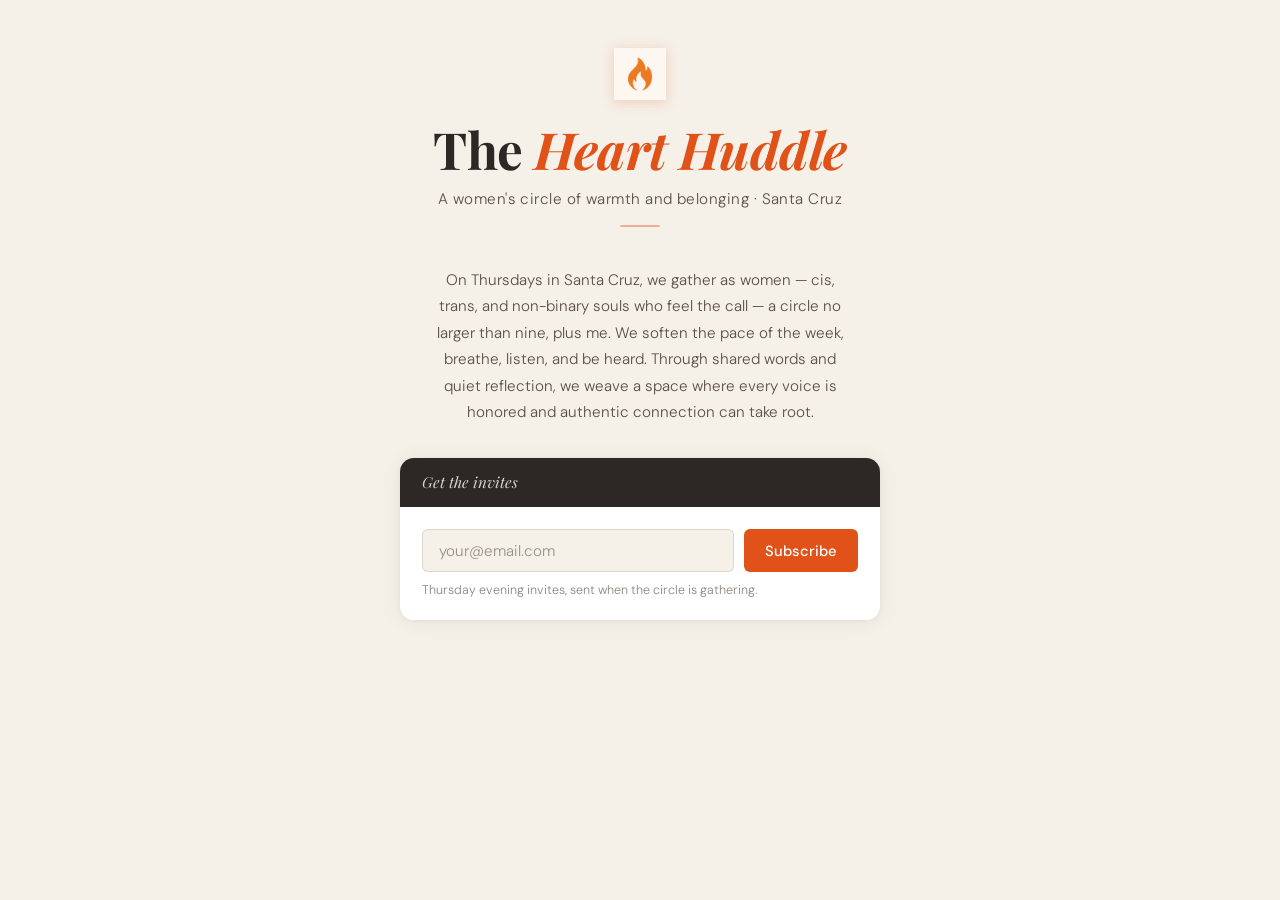
==== index.html @ ffce379a "Move RSVP section above subscribe section when event is active Co-Authored-By: Claude Opus 4.6 <nore" ====
<!DOCTYPE html>
<html lang="en">
<head>
  <meta charset="UTF-8" />
  <meta name="viewport" content="width=device-width, initial-scale=1.0" />
  <title>Heart Huddle</title>
  <link rel="icon" href="hearthuddle-icon.png" type="image/png" />
  <link rel="preconnect" href="https://fonts.googleapis.com" />
  <link rel="preconnect" href="https://fonts.gstatic.com" crossorigin />
  <link href="https://fonts.googleapis.com/css2?family=Playfair+Display:ital,wght@0,400;0,700;1,400&family=DM+Sans:wght@300;400;500&display=swap" rel="stylesheet" />
  <link rel="stylesheet" href="style.css" />
  <style>
    /* ── index-specific styles ── */
    .hero {
      text-align: center;
      margin-bottom: 2.5rem;
      animation: fadeUp 0.7s ease both;
    }

    .hero h1 {
      font-family: 'Playfair Display', serif;
      font-size: clamp(2.2rem, 6vw, 3.2rem);
      font-weight: 700;
      line-height: 1.1;
      letter-spacing: -0.01em;
    }

    .hero h1 em {
      color: var(--flame);
      font-style: italic;
    }

    .hero .tagline {
      margin-top: 0.7rem;
      font-size: 0.95rem;
      color: var(--ink-soft);
      letter-spacing: 0.03em;
    }

    .about {
      max-width: 420px;
      text-align: center;
      font-size: 0.95rem;
      line-height: 1.75;
      color: var(--ink-soft);
      margin-bottom: 2rem;
      animation: fadeUp 0.7s 0.05s ease both;
      opacity: 0;
    }

    /* ── sections ── */
    .sections {
      width: 100%;
      max-width: 480px;
      display: flex;
      flex-direction: column;
      gap: 1.25rem;
    }

    .section {
      background: #fff;
      border-radius: 14px;
      box-shadow: 0 2px 20px rgba(45,40,38,0.07), 0 1px 4px rgba(45,40,38,0.05);
      overflow: hidden;
      animation: fadeUp 0.7s ease both;
    }

    .section:nth-child(1) { animation-delay: 0.1s; opacity: 0; }
    .section:nth-child(2) { animation-delay: 0.2s; opacity: 0; }
    .section:nth-child(3) { animation-delay: 0.3s; opacity: 0; }

    .section-header {
      background: var(--ink);
      color: var(--cream);
      padding: 0.9rem 1.4rem;
      display: flex;
      align-items: center;
      justify-content: space-between;
    }

    .section-header .label {
      font-family: 'Playfair Display', serif;
      font-style: italic;
      font-size: 0.95rem;
      opacity: 0.85;
    }

    .section-body {
      padding: 1.4rem;
    }

    /* ── subscribe form ── */
    .subscribe-form {
      display: flex;
      gap: 0.6rem;
      flex-wrap: wrap;
    }

    .subscribe-form input[type="email"] {
      flex: 1;
      min-width: 0;
      padding: 0.65rem 1rem;
      border: 1.5px solid var(--rule);
      border-radius: 6px;
      font-family: 'DM Sans', sans-serif;
      font-size: 0.95rem;
      font-weight: 300;
      color: var(--ink);
      background: var(--cream);
      outline: none;
      transition: border-color 0.15s;
    }

    .subscribe-form input[type="email"]:focus {
      border-color: var(--flame);
    }

    .subscribe-form input[type="email"]::placeholder {
      color: var(--ink-soft);
      opacity: 0.6;
    }

    .subscribe-form button {
      background: var(--flame);
      color: #fff;
      border: none;
      padding: 0.65rem 1.3rem;
      border-radius: 6px;
      font-family: 'DM Sans', sans-serif;
      font-size: 0.92rem;
      font-weight: 500;
      cursor: pointer;
      transition: background 0.15s, transform 0.1s;
      white-space: nowrap;
    }

    .subscribe-form button:hover {
      background: var(--ember);
      transform: translateY(-1px);
    }

    .subscribe-note {
      margin-top: 0.6rem;
      font-size: 0.78rem;
      color: var(--ink-soft);
      opacity: 0.7;
    }

    .subscribe-success {
      font-size: 0.95rem;
      color: var(--ink-soft);
      font-style: italic;
      display: none;
    }

    /* ── event section ── */
    .event-section { display: none; }
    .event-section.visible { display: block; }

    .coming-soon {
      font-size: 0.9rem;
      color: var(--ink-soft);
      font-style: italic;
      text-align: center;
      padding: 0.5rem 0;
    }

    /* ── rsvp button ── */
    .rsvp-btn {
      display: block;
      background: var(--flame);
      color: #fff;
      text-align: center;
      font-family: 'DM Sans', sans-serif;
      font-size: 1rem;
      font-weight: 500;
      text-decoration: none;
      padding: 0.8rem 1.4rem;
      border-radius: 6px;
      box-shadow: 0 3px 12px rgba(224,82,24,0.25);
      transition: transform 0.15s, box-shadow 0.15s;
      margin-bottom: 0.5rem;
    }

    .rsvp-btn:hover {
      transform: translateY(-2px);
      box-shadow: 0 5px 16px rgba(224,82,24,0.32);
    }

    .event-meta {
      font-size: 0.82rem;
      color: var(--ink-soft);
      text-align: center;
      margin-top: 0.5rem;
    }
  </style>
</head>
<body>

  <header class="hero">
    <img class="icon" src="hearthuddle-icon.png" alt="Heart Huddle" />
    <h1>The <em>Heart Huddle</em></h1>
    <p class="tagline">A women's circle of warmth and belonging · Santa Cruz</p>
    <div class="divider"></div>
  </header>

  <p class="about">
    On Thursdays in Santa Cruz, we gather as women — cis, trans, and non-binary souls who feel the call — a circle no larger than nine, plus me. We soften the pace of the week, breathe, listen, and be heard. Through shared words and quiet reflection, we weave a space where every voice is honored and authentic connection can take root.
  </p>

  <div class="sections">

    <!-- This week's event (shown only when active) -->
    <div class="section event-section" id="event-section">
      <div class="section-header">
        <span class="label">This week's gathering</span>
        <span class="count-pill" id="count">—</span>
      </div>
      <div class="section-body">
        <a class="rsvp-btn" id="rsvp-btn" href="https://docs.google.com/forms/d/e/1FAIpQLSfsYyY4cK0GgkIIjqhBVZyk45lFXc5uZw9KdlbQ23H1vHAo2g/viewform" target="_blank">
          RSVP for this week →
        </a>
        <p class="event-meta">Arrive 6:15–6:45 · 260 High Street · wraps ~9:30</p>
        <div class="names-list" id="names-list"></div>
      </div>
    </div>

    <!-- Subscribe -->
    <div class="section">
      <div class="section-header">
        <span class="label">Get the invites</span>
      </div>
      <div class="section-body">
        <form class="subscribe-form" action="https://buttondown.com/api/emails/embed-subscribe/hearthuddle" method="post" referrerpolicy="unsafe-url" onsubmit="handleSubscribe(event)">
          <input type="email" name="email" id="bd-email" placeholder="your@email.com" required />
          <button type="submit">Subscribe</button>
        </form>
        <p class="subscribe-note">Thursday evening invites, sent when the circle is gathering.</p>
        <p class="subscribe-success" id="subscribe-success">🧡 You're in — watch for the invite!</p>
      </div>
    </div>

    <!-- Coming soon (shown when not active) -->
    <div class="section" id="coming-soon-section" style="display:none;">
      <div class="section-header">
        <span class="label">Next gathering</span>
      </div>
      <div class="section-body">
        <p class="coming-soon">Next gathering coming soon — subscribe below to get the invite. 🔥</p>
      </div>
    </div>

  </div>

  <script>
    const SCRIPT_URL = 'https://script.google.com/macros/s/AKfycbxSDEIzFgXmGTF1IrDTs6ThgTF9SeDa4J27pNHBUVyBR2Jy_05IBdTL6E0LnMv_JLSIJg/exec';

    async function loadEvent() {
      try {
        const res = await fetch(SCRIPT_URL);
        if (!res.ok) throw new Error();
        const data = await res.json();

        const eventSection = document.getElementById('event-section');
        const comingSoonSection = document.getElementById('coming-soon-section');
        const countEl = document.getElementById('count');
        const namesList = document.getElementById('names-list');

        if (data.isActive) {
          eventSection.classList.add('visible');
          comingSoonSection.style.display = 'none';

          const names = data.names || [];
          countEl.textContent = `${names.length} / ${data.limit || 9}`;

          if (names.length > 0) {
            namesList.innerHTML = names.map(name => `
              <div class="name-row">
                <div class="flame-dot"></div>
                <span class="name-text">${name}</span>
              </div>
            `).join('');
          } else {
            namesList.innerHTML = '<div class="state-msg">No RSVPs yet — be the first! 🔥</div>';
          }
        } else {
          eventSection.classList.remove('visible');
          comingSoonSection.style.display = 'block';
        }

      } catch (err) {
        // silently fail — subscribe section still works
        console.error('Event load error:', err);
      }
    }

    function handleSubscribe(e) {
      // Let the form submit normally to Buttondown, then show success message
      setTimeout(() => {
        document.querySelector('.subscribe-form').style.display = 'none';
        document.getElementById('subscribe-success').style.display = 'block';
      }, 800);
    }

    loadEvent();
  </script>

</body>
</html>
---- style.css ----
/* ── Heart Huddle shared styles ── */

:root {
  --cream: #f5f0e8;
  --cream-dark: #ede7d9;
  --flame: #e05218;
  --flame-soft: #d4621a;
  --ember: #b84a10;
  --ink: #2d2826;
  --ink-soft: #5a4f47;
  --rule: rgba(45,40,38,0.12);
}

*, *::before, *::after { box-sizing: border-box; margin: 0; padding: 0; }

html { font-size: 16px; }

body {
  background-color: var(--cream);
  color: var(--ink);
  font-family: 'DM Sans', sans-serif;
  font-weight: 300;
  min-height: 100vh;
  display: flex;
  flex-direction: column;
  align-items: center;
  padding: 3rem 1.5rem 5rem;
}

/* ── icon ── */
img.icon {
  width: 52px;
  height: 52px;
  object-fit: contain;
  margin-bottom: 1rem;
  filter: drop-shadow(0 2px 6px rgba(224,82,24,0.25));
}

/* ── header ── */
.header {
  text-align: center;
  margin-bottom: 3rem;
  animation: fadeUp 0.7s ease both;
}

.header h1 {
  font-family: 'Playfair Display', serif;
  font-size: clamp(1.9rem, 5vw, 2.8rem);
  font-weight: 700;
  letter-spacing: -0.01em;
  line-height: 1.1;
  color: var(--ink);
}

.header h1 span, h1 em {
  color: var(--flame);
  font-style: italic;
}

.header .sub {
  margin-top: 0.6rem;
  font-size: 0.9rem;
  font-weight: 400;
  color: var(--ink-soft);
  letter-spacing: 0.04em;
  text-transform: uppercase;
}

/* ── divider ── */
.divider {
  width: 40px;
  height: 2px;
  background: var(--flame);
  border-radius: 2px;
  margin: 1rem auto 0;
  opacity: 0.4;
}

/* ── card ── */
.card {
  background: #fff;
  border-radius: 16px;
  box-shadow: 0 2px 24px rgba(45,40,38,0.08), 0 1px 4px rgba(45,40,38,0.06);
  width: 100%;
  max-width: 480px;
  overflow: hidden;
  animation: fadeUp 0.7s 0.15s ease both;
}

.card-header {
  background: var(--ink);
  color: var(--cream);
  padding: 1.1rem 1.6rem;
  display: flex;
  align-items: center;
  justify-content: space-between;
}

.card-header .label {
  font-family: 'Playfair Display', serif;
  font-style: italic;
  font-size: 1rem;
  opacity: 0.85;
}

.card-header .count-pill {
  background: var(--flame);
  color: #fff;
  font-size: 0.78rem;
  font-weight: 500;
  letter-spacing: 0.05em;
  padding: 0.25rem 0.75rem;
  border-radius: 99px;
}

.names-list {
  padding: 0.5rem 0;
}

.name-row {
  display: flex;
  align-items: center;
  gap: 0.9rem;
  padding: 0.75rem 1.6rem;
  border-bottom: 1px solid var(--rule);
  opacity: 0;
  transform: translateX(-8px);
  animation: slideIn 0.4s ease forwards;
}

.name-row:last-child { border-bottom: none; }

.flame-dot {
  width: 8px;
  height: 8px;
  border-radius: 50%;
  background: var(--flame);
  flex-shrink: 0;
  opacity: 0.7;
}

.name-text {
  font-size: 1.05rem;
  font-weight: 400;
  color: var(--ink);
}

/* ── states ── */
.state-msg {
  padding: 2.5rem 1.6rem;
  text-align: center;
  color: var(--ink-soft);
  font-size: 0.95rem;
  font-style: italic;
}

/* ── note / footer ── */
.note {
  margin-top: 2rem;
  max-width: 420px;
  text-align: center;
  font-size: 0.82rem;
  color: var(--ink-soft);
  line-height: 1.6;
  animation: fadeUp 0.7s 0.3s ease both;
}

.note a {
  color: var(--flame);
  text-decoration: none;
  font-weight: 500;
}

.note a:hover { text-decoration: underline; }

/* ── join page ── */
.join-body {
  justify-content: center;
  text-align: center;
}

.join-body h1 {
  font-family: 'Playfair Display', serif;
  font-size: clamp(2rem, 6vw, 3rem);
  font-weight: 700;
  line-height: 1.1;
  letter-spacing: -0.01em;
  animation: fadeUp 0.6s 0.1s ease both;
  opacity: 0;
}

.description {
  max-width: 360px;
  font-size: 1rem;
  line-height: 1.7;
  color: var(--ink-soft);
  margin-bottom: 2.2rem;
  animation: fadeUp 0.6s 0.25s ease both;
  opacity: 0;
}

.btn {
  display: inline-block;
  background: var(--flame);
  color: #fff;
  font-family: 'DM Sans', sans-serif;
  font-size: 1rem;
  font-weight: 500;
  letter-spacing: 0.02em;
  text-decoration: none;
  padding: 0.85rem 2.2rem;
  border-radius: 6px;
  box-shadow: 0 4px 16px rgba(224,82,24,0.28);
  transition: transform 0.15s ease, box-shadow 0.15s ease;
  animation: fadeUp 0.6s 0.35s ease both;
  opacity: 0;
}

.btn:hover {
  transform: translateY(-2px);
  box-shadow: 0 6px 20px rgba(224,82,24,0.36);
}

.footer-links {
  margin-top: 2.5rem;
  font-size: 0.82rem;
  color: var(--ink-soft);
  animation: fadeUp 0.6s 0.45s ease both;
  opacity: 0;
}

.footer-links a {
  color: var(--ink-soft);
  text-decoration: none;
  border-bottom: 1px solid var(--rule);
  padding-bottom: 1px;
  margin: 0 0.6rem;
  transition: color 0.15s;
}

.footer-links a:hover { color: var(--flame); }

/* ── animations ── */
@keyframes fadeUp {
  from { opacity: 0; transform: translateY(14px); }
  to   { opacity: 1; transform: translateY(0); }
}

@keyframes slideIn {
  to { opacity: 1; transform: translateX(0); }
}

/* stagger name rows */
.name-row:nth-child(1)  { animation-delay: 0.30s }
.name-row:nth-child(2)  { animation-delay: 0.38s }
.name-row:nth-child(3)  { animation-delay: 0.46s }
.name-row:nth-child(4)  { animation-delay: 0.54s }
.name-row:nth-child(5)  { animation-delay: 0.62s }
.name-row:nth-child(6)  { animation-delay: 0.70s }
.name-row:nth-child(7)  { animation-delay: 0.78s }
.name-row:nth-child(8)  { animation-delay: 0.86s }
.name-row:nth-child(9)  { animation-delay: 0.94s }
.name-row:nth-child(10) { animation-delay: 1.02s }
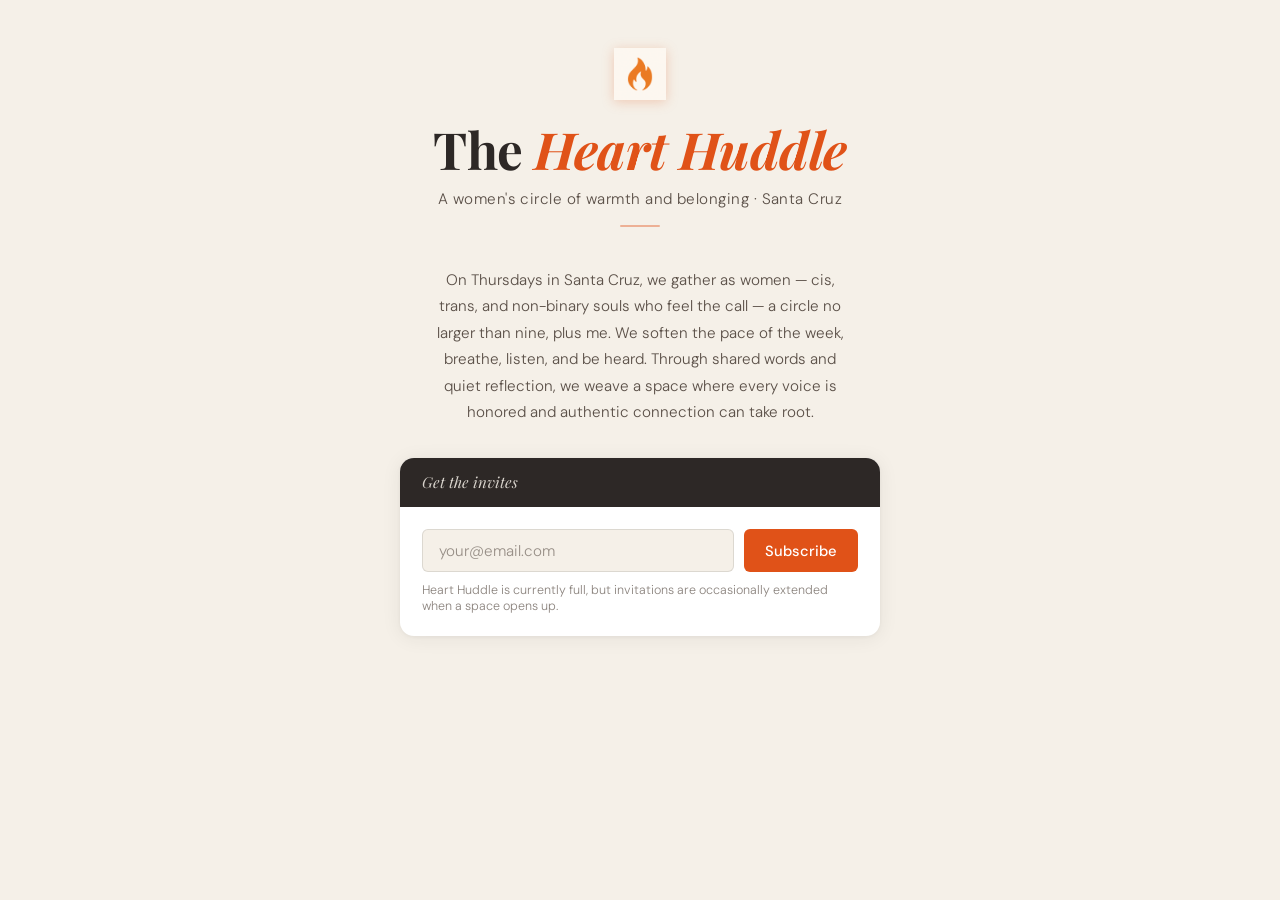
==== commit 7ce00c8d: "Update index.html" ====
--- a/index.html
+++ b/index.html
@@ -4,6 +4,11 @@
   <meta charset="UTF-8" />
   <meta name="viewport" content="width=device-width, initial-scale=1.0" />
   <title>Heart Huddle</title>
+  <meta property="og:title" content="The Heart Huddle" />
+  <meta property="og:description" content="Authentic Relating gatherings in Santa Cruz" />
+  <meta property="og:image" content="https://hearthuddle.live/og-image.png" />
+  <meta property="og:url" content="https://hearthuddle.live" />
+  <meta property="og:type" content="website" />
   <link rel="icon" href="hearthuddle-icon.png" type="image/png" />
   <link rel="preconnect" href="https://fonts.googleapis.com" />
   <link rel="preconnect" href="https://fonts.gstatic.com" crossorigin />
@@ -225,6 +230,16 @@
       </div>
     </div>
 
+    <!-- Coming soon (shown when not active) -->
+    <div class="section" id="coming-soon-section" style="display:none;">
+      <div class="section-header">
+        <span class="label">Next gathering</span>
+      </div>
+      <div class="section-body">
+        <p class="coming-soon">Next gathering coming soon — subscribe below to get the invite. 🔥</p>
+      </div>
+    </div>
+
     <!-- Subscribe -->
     <div class="section">
       <div class="section-header">
@@ -235,18 +250,8 @@
           <input type="email" name="email" id="bd-email" placeholder="your@email.com" required />
           <button type="submit">Subscribe</button>
         </form>
-        <p class="subscribe-note">Thursday evening invites, sent when the circle is gathering.</p>
+        <p class="subscribe-note">Heart Huddle is currently full, but invitations are occasionally extended when a space opens up.</p>
         <p class="subscribe-success" id="subscribe-success">🧡 You're in — watch for the invite!</p>
-      </div>
-    </div>
-
-    <!-- Coming soon (shown when not active) -->
-    <div class="section" id="coming-soon-section" style="display:none;">
-      <div class="section-header">
-        <span class="label">Next gathering</span>
-      </div>
-      <div class="section-body">
-        <p class="coming-soon">Next gathering coming soon — subscribe below to get the invite. 🔥</p>
       </div>
     </div>
 
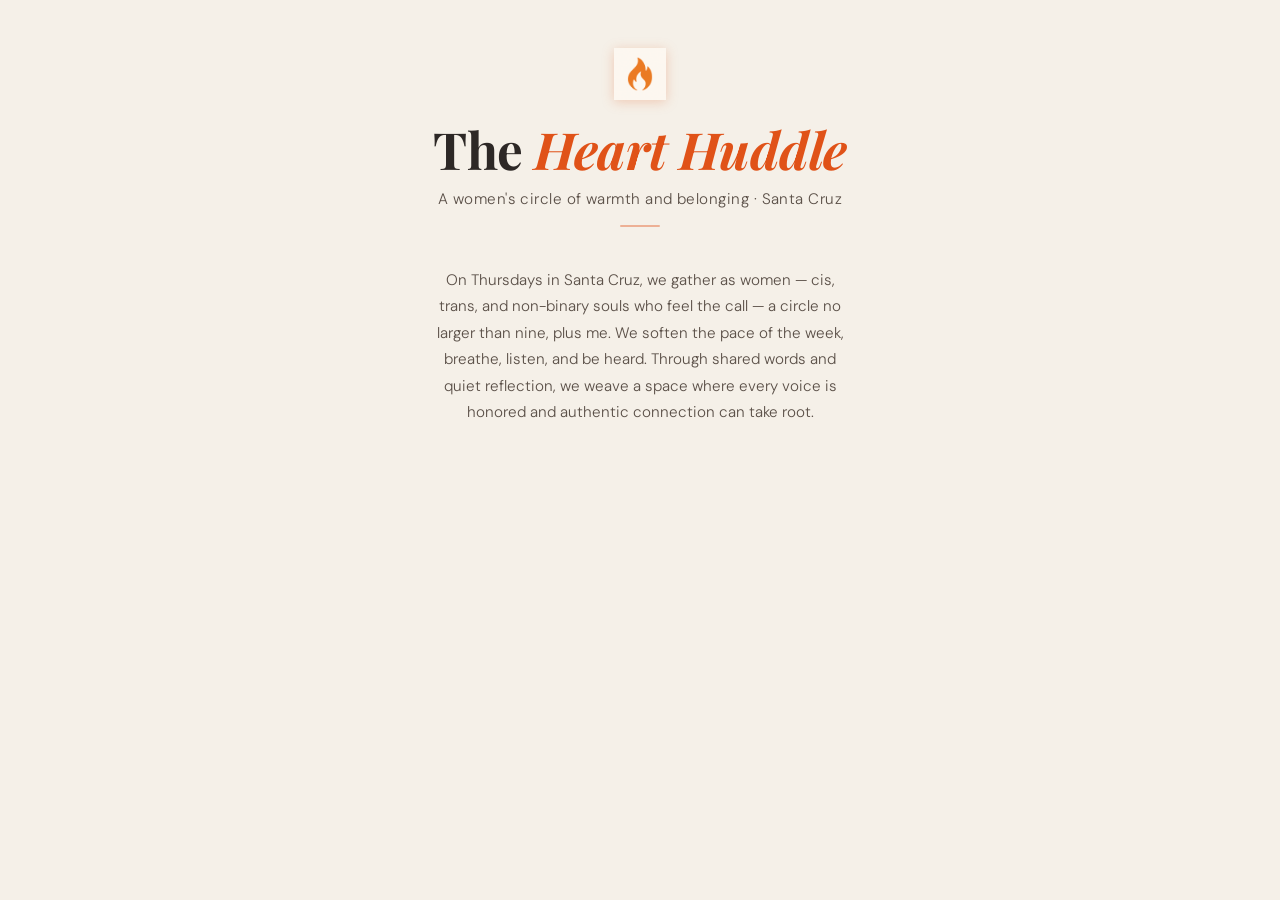
==== commit 9d4b8995: "Hide subscribe links and form while the group is closed Removes the Subscribe link from rsvp.html an" ====
--- a/index.html
+++ b/index.html
@@ -236,11 +236,14 @@
         <span class="label">Next gathering</span>
       </div>
       <div class="section-body">
+        <!-- Group closed: subscribe hint hidden. Restore when reopening.
         <p class="coming-soon">Next gathering coming soon — subscribe below to get the invite. 🔥</p>
+        -->
+        <p class="coming-soon">Next gathering coming soon. 🔥</p>
       </div>
     </div>
 
-    <!-- Subscribe -->
+    <!-- Subscribe (Buttondown) — hidden while the group is closed. Remove these comment markers to restore.
     <div class="section">
       <div class="section-header">
         <span class="label">Get the invites</span>
@@ -254,6 +257,7 @@
         <p class="subscribe-success" id="subscribe-success">🧡 You're in — watch for the invite!</p>
       </div>
     </div>
+    -->
 
   </div>
 
--- a/style.css
+++ b/style.css
@@ -172,6 +172,18 @@
 }
 
 .note a:hover { text-decoration: underline; }
+
+/* ── cancel button (whos-coming) ── */
+.cancel-cta {
+  margin-top: 1.75rem;
+  text-align: center;
+}
+
+.cancel-hint {
+  margin-top: 0.75rem;
+  font-size: 0.82rem;
+  color: var(--ink-soft);
+}
 
 /* ── join page ── */
 .join-body {
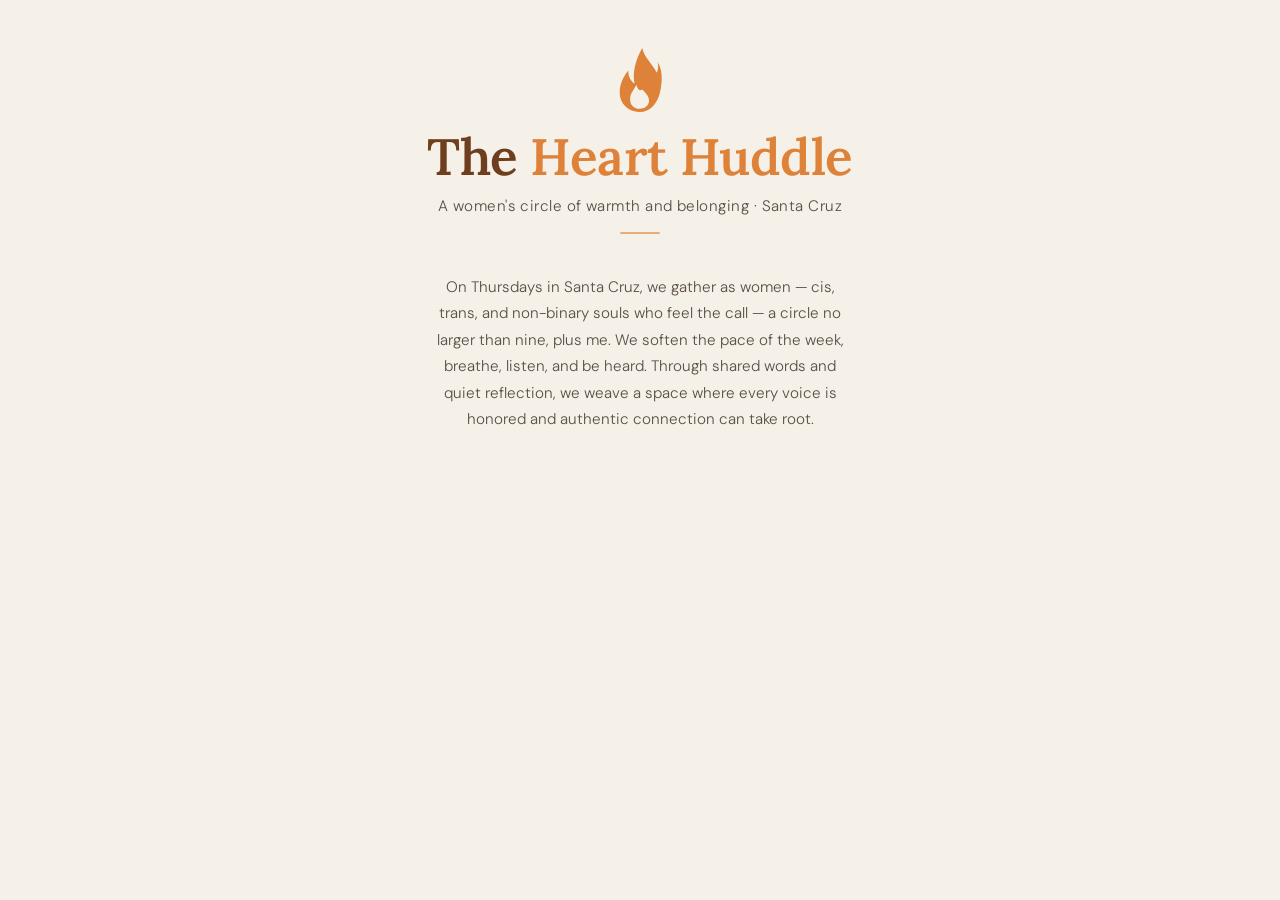
==== commit 847662a4: "Refresh design to match new flame banner Replace the PNG logo with the new flame.svg (flame + Heart " ====
--- a/index.html
+++ b/index.html
@@ -10,9 +10,11 @@
   <meta property="og:url" content="https://hearthuddle.live" />
   <meta property="og:type" content="website" />
   <link rel="icon" href="hearthuddle-icon.png" type="image/png" />
+  <link rel="icon" href="flame.svg" type="image/svg+xml" />
+  <link rel="apple-touch-icon" href="hearthuddle-icon.png" />
   <link rel="preconnect" href="https://fonts.googleapis.com" />
   <link rel="preconnect" href="https://fonts.gstatic.com" crossorigin />
-  <link href="https://fonts.googleapis.com/css2?family=Playfair+Display:ital,wght@0,400;0,700;1,400&family=DM+Sans:wght@300;400;500&display=swap" rel="stylesheet" />
+  <link href="https://fonts.googleapis.com/css2?family=Lora:wght@400;500;600;700&family=DM+Sans:wght@300;400;500&display=swap" rel="stylesheet" />
   <link rel="stylesheet" href="style.css" />
   <style>
     /* ── index-specific styles ── */
@@ -23,16 +25,17 @@
     }
 
     .hero h1 {
-      font-family: 'Playfair Display', serif;
+      font-family: 'Lora', serif;
       font-size: clamp(2.2rem, 6vw, 3.2rem);
-      font-weight: 700;
+      font-weight: 600;
       line-height: 1.1;
       letter-spacing: -0.01em;
+      color: var(--brown);
     }
 
     .hero h1 em {
       color: var(--flame);
-      font-style: italic;
+      font-style: normal;
     }
 
     .hero .tagline {
@@ -75,7 +78,7 @@
     .section:nth-child(3) { animation-delay: 0.3s; opacity: 0; }
 
     .section-header {
-      background: var(--ink);
+      background: var(--brown);
       color: var(--cream);
       padding: 0.9rem 1.4rem;
       display: flex;
@@ -84,10 +87,10 @@
     }
 
     .section-header .label {
-      font-family: 'Playfair Display', serif;
-      font-style: italic;
-      font-size: 0.95rem;
-      opacity: 0.85;
+      font-family: 'Lora', serif;
+      font-weight: 500;
+      font-size: 0.95rem;
+      opacity: 0.92;
     }
 
     .section-body {
@@ -126,7 +129,7 @@
     }
 
     .subscribe-form button {
-      background: var(--flame);
+      background: var(--btn);
       color: #fff;
       border: none;
       padding: 0.65rem 1.3rem;
@@ -154,7 +157,6 @@
     .subscribe-success {
       font-size: 0.95rem;
       color: var(--ink-soft);
-      font-style: italic;
       display: none;
     }
 
@@ -165,7 +167,6 @@
     .coming-soon {
       font-size: 0.9rem;
       color: var(--ink-soft);
-      font-style: italic;
       text-align: center;
       padding: 0.5rem 0;
     }
@@ -173,7 +174,7 @@
     /* ── rsvp button ── */
     .rsvp-btn {
       display: block;
-      background: var(--flame);
+      background: var(--btn);
       color: #fff;
       text-align: center;
       font-family: 'DM Sans', sans-serif;
@@ -182,14 +183,14 @@
       text-decoration: none;
       padding: 0.8rem 1.4rem;
       border-radius: 6px;
-      box-shadow: 0 3px 12px rgba(224,82,24,0.25);
+      box-shadow: 0 3px 12px rgba(221,130,56,0.3);
       transition: transform 0.15s, box-shadow 0.15s;
       margin-bottom: 0.5rem;
     }
 
     .rsvp-btn:hover {
       transform: translateY(-2px);
-      box-shadow: 0 5px 16px rgba(224,82,24,0.32);
+      box-shadow: 0 5px 16px rgba(221,130,56,0.4);
     }
 
     .event-meta {
@@ -197,13 +198,24 @@
       color: var(--ink-soft);
       text-align: center;
       margin-top: 0.5rem;
+    }
+
+    .section-body .names-list { padding-bottom: 0; }
+    .section-body .names-list:empty { display: none; }
+
+    .cancel-link { margin-top: 0.9rem; }
+
+    .cancel-link a {
+      color: var(--link);
+      text-decoration: underline;
+      font-weight: 500;
     }
   </style>
 </head>
 <body>
 
   <header class="hero">
-    <img class="icon" src="hearthuddle-icon.png" alt="Heart Huddle" />
+    <img class="hero-flame" src="flame.svg" alt="" />
     <h1>The <em>Heart Huddle</em></h1>
     <p class="tagline">A women's circle of warmth and belonging · Santa Cruz</p>
     <div class="divider"></div>
@@ -225,8 +237,11 @@
         <a class="rsvp-btn" id="rsvp-btn" href="https://docs.google.com/forms/d/e/1FAIpQLSfsYyY4cK0GgkIIjqhBVZyk45lFXc5uZw9KdlbQ23H1vHAo2g/viewform" target="_blank">
           RSVP for this week →
         </a>
-        <p class="event-meta">Arrive 6:15–6:45 · 260 High Street · wraps ~9:30</p>
+        <p class="event-meta">Arrive 6:15–6:45 · 260 High Street · wraps&nbsp;~9pm</p>
         <div class="names-list" id="names-list"></div>
+        <p class="event-meta cancel-link" id="cancel-link" style="display:none;">
+          Can't make it? <a href="https://docs.google.com/forms/d/e/1FAIpQLSfymhWlYvhVqQDC9Om0dMBUjEDgUGmPo1aRH0mudnbXhaZ0jw/viewform" target="_blank">Cancel your spot</a>
+        </p>
       </div>
     </div>
 
@@ -289,6 +304,7 @@
                 <span class="name-text">${name}</span>
               </div>
             `).join('');
+            document.getElementById('cancel-link').style.display = '';
           } else {
             namesList.innerHTML = '<div class="state-msg">No RSVPs yet — be the first! 🔥</div>';
           }
--- a/style.css
+++ b/style.css
@@ -3,9 +3,12 @@
 :root {
   --cream: #f5f0e8;
   --cream-dark: #ede7d9;
-  --flame: #e05218;
-  --flame-soft: #d4621a;
-  --ember: #b84a10;
+  --flame: #DD8238;
+  --flame-soft: #E39556;
+  --ember: #A8561A;   /* darker flame: readable text links + button hover */
+  --link: #A8561A;
+  --btn: #C96F2A;     /* deeper flame for button backgrounds (white text) */
+  --brown: #6E3F1E;
   --ink: #2d2826;
   --ink-soft: #5a4f47;
   --rule: rgba(45,40,38,0.12);
@@ -27,13 +30,32 @@
   padding: 3rem 1.5rem 5rem;
 }
 
-/* ── icon ── */
-img.icon {
-  width: 52px;
-  height: 52px;
-  object-fit: contain;
-  margin-bottom: 1rem;
-  filter: drop-shadow(0 2px 6px rgba(224,82,24,0.25));
+/* ── brand lockup (flame + "Heart Huddle") ── */
+.brand {
+  display: inline-flex;
+  align-items: center;
+  justify-content: center;
+  gap: 0.55rem;
+  margin-bottom: 1.1rem;
+  font-family: 'Lora', serif;
+  font-weight: 600;
+  font-size: 1.35rem;
+  line-height: 1;
+  color: var(--brown);
+}
+
+.brand img {
+  width: auto;
+  height: 2.1rem;
+  display: block;
+}
+
+/* ── standalone flame (index + rsvp) ── */
+.hero-flame {
+  display: block;
+  height: 64px;
+  width: auto;
+  margin: 0 auto 1rem;
 }
 
 /* ── header ── */
@@ -44,9 +66,9 @@
 }
 
 .header h1 {
-  font-family: 'Playfair Display', serif;
+  font-family: 'Lora', serif;
   font-size: clamp(1.9rem, 5vw, 2.8rem);
-  font-weight: 700;
+  font-weight: 600;
   letter-spacing: -0.01em;
   line-height: 1.1;
   color: var(--ink);
@@ -54,7 +76,7 @@
 
 .header h1 span, h1 em {
   color: var(--flame);
-  font-style: italic;
+  font-style: normal;
 }
 
 .header .sub {
@@ -73,7 +95,7 @@
   background: var(--flame);
   border-radius: 2px;
   margin: 1rem auto 0;
-  opacity: 0.4;
+  opacity: 0.6;
 }
 
 /* ── card ── */
@@ -88,7 +110,7 @@
 }
 
 .card-header {
-  background: var(--ink);
+  background: var(--brown);
   color: var(--cream);
   padding: 1.1rem 1.6rem;
   display: flex;
@@ -97,13 +119,13 @@
 }
 
 .card-header .label {
-  font-family: 'Playfair Display', serif;
-  font-style: italic;
+  font-family: 'Lora', serif;
+  font-weight: 500;
   font-size: 1rem;
-  opacity: 0.85;
-}
-
-.card-header .count-pill {
+  opacity: 0.92;
+}
+
+.count-pill {
   background: var(--flame);
   color: #fff;
   font-size: 0.78rem;
@@ -151,8 +173,9 @@
   text-align: center;
   color: var(--ink-soft);
   font-size: 0.95rem;
-  font-style: italic;
-}
+}
+
+.state-msg a { color: var(--link); }
 
 /* ── note / footer ── */
 .note {
@@ -166,7 +189,7 @@
 }
 
 .note a {
-  color: var(--flame);
+  color: var(--link);
   text-decoration: none;
   font-weight: 500;
 }
@@ -192,13 +215,27 @@
 }
 
 .join-body h1 {
-  font-family: 'Playfair Display', serif;
+  font-family: 'Lora', serif;
   font-size: clamp(2rem, 6vw, 3rem);
-  font-weight: 700;
+  font-weight: 600;
   line-height: 1.1;
   letter-spacing: -0.01em;
+  color: var(--brown);
   animation: fadeUp 0.6s 0.1s ease both;
   opacity: 0;
+}
+
+.join-body h1 em {
+  color: var(--flame);
+  font-style: normal;
+}
+
+.join-body .hero-flame {
+  animation: fadeUp 0.6s ease both;
+}
+
+.join-body .divider {
+  margin-bottom: 2.5rem;  /* matches the gap under the index hero */
 }
 
 .description {
@@ -213,7 +250,7 @@
 
 .btn {
   display: inline-block;
-  background: var(--flame);
+  background: var(--btn);
   color: #fff;
   font-family: 'DM Sans', sans-serif;
   font-size: 1rem;
@@ -222,7 +259,7 @@
   text-decoration: none;
   padding: 0.85rem 2.2rem;
   border-radius: 6px;
-  box-shadow: 0 4px 16px rgba(224,82,24,0.28);
+  box-shadow: 0 4px 16px rgba(221,130,56,0.32);
   transition: transform 0.15s ease, box-shadow 0.15s ease;
   animation: fadeUp 0.6s 0.35s ease both;
   opacity: 0;
@@ -230,7 +267,7 @@
 
 .btn:hover {
   transform: translateY(-2px);
-  box-shadow: 0 6px 20px rgba(224,82,24,0.36);
+  box-shadow: 0 6px 20px rgba(221,130,56,0.42);
 }
 
 .footer-links {
@@ -250,7 +287,7 @@
   transition: color 0.15s;
 }
 
-.footer-links a:hover { color: var(--flame); }
+.footer-links a:hover { color: var(--link); }
 
 /* ── animations ── */
 @keyframes fadeUp {
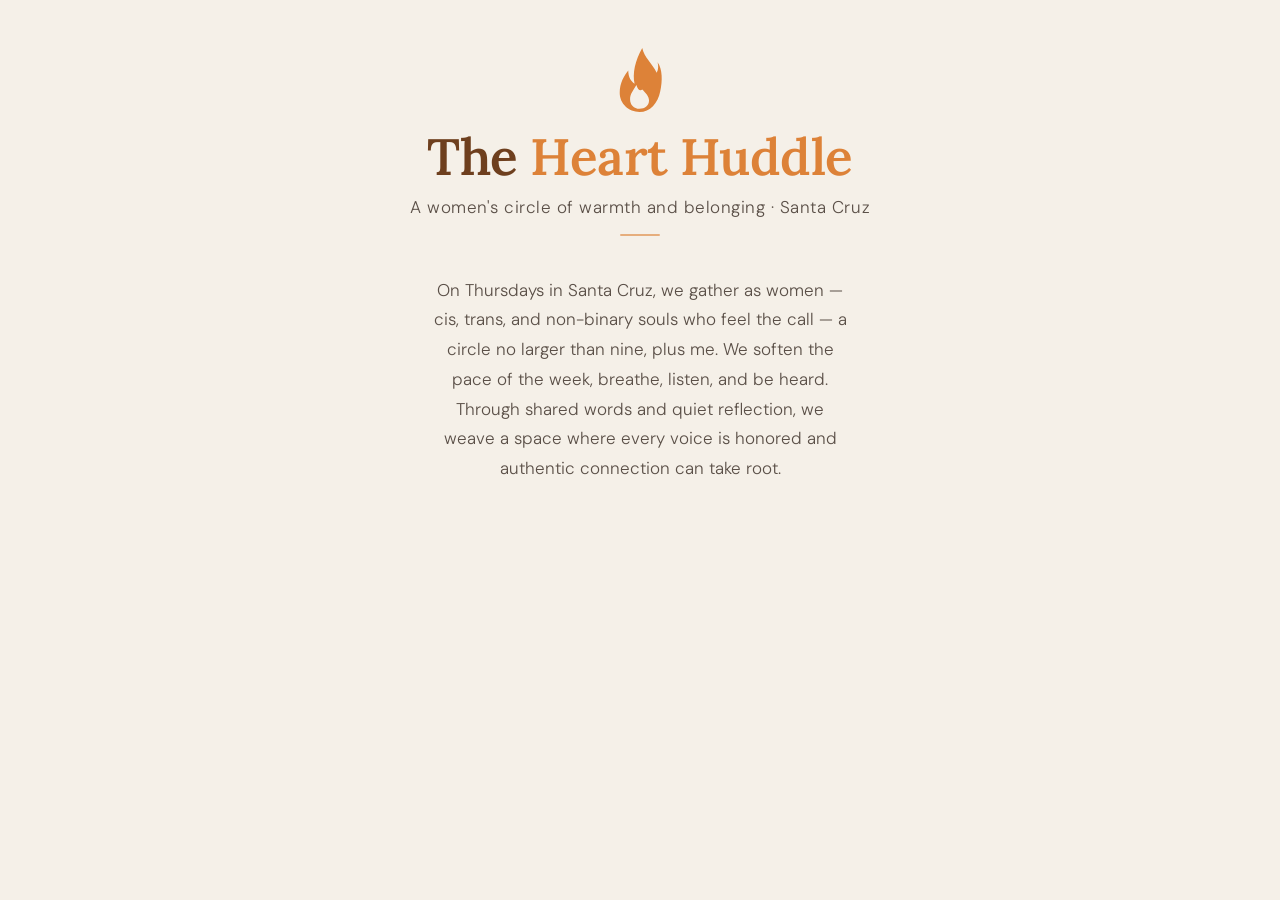
==== commit ffe4674f: "Make small text easier to read and add map links Raise all text to at least 16px (bottom notes to 18" ====
--- a/index.html
+++ b/index.html
@@ -40,7 +40,7 @@
 
     .hero .tagline {
       margin-top: 0.7rem;
-      font-size: 0.95rem;
+      font-size: 1.0625rem;
       color: var(--ink-soft);
       letter-spacing: 0.03em;
     }
@@ -48,7 +48,7 @@
     .about {
       max-width: 420px;
       text-align: center;
-      font-size: 0.95rem;
+      font-size: 1.0625rem;
       line-height: 1.75;
       color: var(--ink-soft);
       margin-bottom: 2rem;
@@ -89,7 +89,7 @@
     .section-header .label {
       font-family: 'Lora', serif;
       font-weight: 500;
-      font-size: 0.95rem;
+      font-size: 1rem;
       opacity: 0.92;
     }
 
@@ -111,7 +111,7 @@
       border: 1.5px solid var(--rule);
       border-radius: 6px;
       font-family: 'DM Sans', sans-serif;
-      font-size: 0.95rem;
+      font-size: 1rem;
       font-weight: 300;
       color: var(--ink);
       background: var(--cream);
@@ -135,7 +135,7 @@
       padding: 0.65rem 1.3rem;
       border-radius: 6px;
       font-family: 'DM Sans', sans-serif;
-      font-size: 0.92rem;
+      font-size: 1rem;
       font-weight: 500;
       cursor: pointer;
       transition: background 0.15s, transform 0.1s;
@@ -149,13 +149,12 @@
 
     .subscribe-note {
       margin-top: 0.6rem;
-      font-size: 0.78rem;
-      color: var(--ink-soft);
-      opacity: 0.7;
+      font-size: 1rem;
+      color: var(--ink-soft);
     }
 
     .subscribe-success {
-      font-size: 0.95rem;
+      font-size: 1.125rem;
       color: var(--ink-soft);
       display: none;
     }
@@ -165,8 +164,8 @@
     .event-section.visible { display: block; }
 
     .coming-soon {
-      font-size: 0.9rem;
-      color: var(--ink-soft);
+      font-size: 1.125rem;
+      color: var(--ink);
       text-align: center;
       padding: 0.5rem 0;
     }
@@ -194,8 +193,8 @@
     }
 
     .event-meta {
-      font-size: 0.82rem;
-      color: var(--ink-soft);
+      font-size: 1.125rem;
+      color: var(--ink);
       text-align: center;
       margin-top: 0.5rem;
     }
@@ -208,7 +207,11 @@
     .cancel-link a {
       color: var(--link);
       text-decoration: underline;
+      text-underline-offset: 3px;
       font-weight: 500;
+      display: inline-block;
+      min-height: 44px;
+      padding: 0.55rem 0.3rem;
     }
   </style>
 </head>
@@ -237,7 +240,7 @@
         <a class="rsvp-btn" id="rsvp-btn" href="https://docs.google.com/forms/d/e/1FAIpQLSfsYyY4cK0GgkIIjqhBVZyk45lFXc5uZw9KdlbQ23H1vHAo2g/viewform" target="_blank">
           RSVP for this week →
         </a>
-        <p class="event-meta">Arrive 6:15–6:45 · 260 High Street · wraps&nbsp;~9pm</p>
+        <p class="event-meta">Arrive 6:15–6:45 · <a class="map-link" href="https://www.google.com/maps/search/?api=1&amp;query=260+High+St,+Santa+Cruz,+CA" target="_blank" rel="noopener">260 High Street</a> · wraps&nbsp;~9pm</p>
         <div class="names-list" id="names-list"></div>
         <p class="event-meta cancel-link" id="cancel-link" style="display:none;">
           Can't make it? <a href="https://docs.google.com/forms/d/e/1FAIpQLSfymhWlYvhVqQDC9Om0dMBUjEDgUGmPo1aRH0mudnbXhaZ0jw/viewform" target="_blank">Cancel your spot</a>
--- a/style.css
+++ b/style.css
@@ -81,7 +81,7 @@
 
 .header .sub {
   margin-top: 0.6rem;
-  font-size: 0.9rem;
+  font-size: 1rem;
   font-weight: 400;
   color: var(--ink-soft);
   letter-spacing: 0.04em;
@@ -128,7 +128,7 @@
 .count-pill {
   background: var(--flame);
   color: #fff;
-  font-size: 0.78rem;
+  font-size: 1rem;
   font-weight: 500;
   letter-spacing: 0.05em;
   padding: 0.25rem 0.75rem;
@@ -172,7 +172,7 @@
   padding: 2.5rem 1.6rem;
   text-align: center;
   color: var(--ink-soft);
-  font-size: 0.95rem;
+  font-size: 1.125rem;
 }
 
 .state-msg a { color: var(--link); }
@@ -182,19 +182,39 @@
   margin-top: 2rem;
   max-width: 420px;
   text-align: center;
-  font-size: 0.82rem;
-  color: var(--ink-soft);
+  font-size: 1.125rem;
+  color: var(--ink);
+  font-weight: 400;
   line-height: 1.6;
   animation: fadeUp 0.7s 0.3s ease both;
 }
 
 .note a {
   color: var(--link);
-  text-decoration: none;
-  font-weight: 500;
-}
-
-.note a:hover { text-decoration: underline; }
+  text-decoration: underline;
+  font-weight: 500;
+}
+
+/* bigger tap areas (44px+) for small text links */
+.note a,
+.footer-links a,
+.state-msg a {
+  display: inline-block;
+  min-height: 44px;
+  padding: 0.55rem 0.3rem;
+  text-underline-offset: 3px;
+}
+
+/* ── address → Google Maps link ── */
+.map-link {
+  color: var(--link);
+  font-weight: 500;
+  text-decoration: underline;
+  text-underline-offset: 3px;
+  display: inline-block;
+  min-height: 44px;
+  padding: 0.55rem 0.1rem;
+}
 
 /* ── cancel button (whos-coming) ── */
 .cancel-cta {
@@ -204,8 +224,9 @@
 
 .cancel-hint {
   margin-top: 0.75rem;
-  font-size: 0.82rem;
-  color: var(--ink-soft);
+  font-size: 1.125rem;
+  color: var(--ink);
+  font-weight: 400;
 }
 
 /* ── join page ── */
@@ -271,18 +292,17 @@
 }
 
 .footer-links {
-  margin-top: 2.5rem;
-  font-size: 0.82rem;
-  color: var(--ink-soft);
+  margin-top: 2rem;
+  font-size: 1rem;
+  color: var(--ink);
   animation: fadeUp 0.6s 0.45s ease both;
   opacity: 0;
 }
 
 .footer-links a {
-  color: var(--ink-soft);
-  text-decoration: none;
-  border-bottom: 1px solid var(--rule);
-  padding-bottom: 1px;
+  color: var(--ink);
+  font-weight: 500;
+  text-decoration: underline;
   margin: 0 0.6rem;
   transition: color 0.15s;
 }
